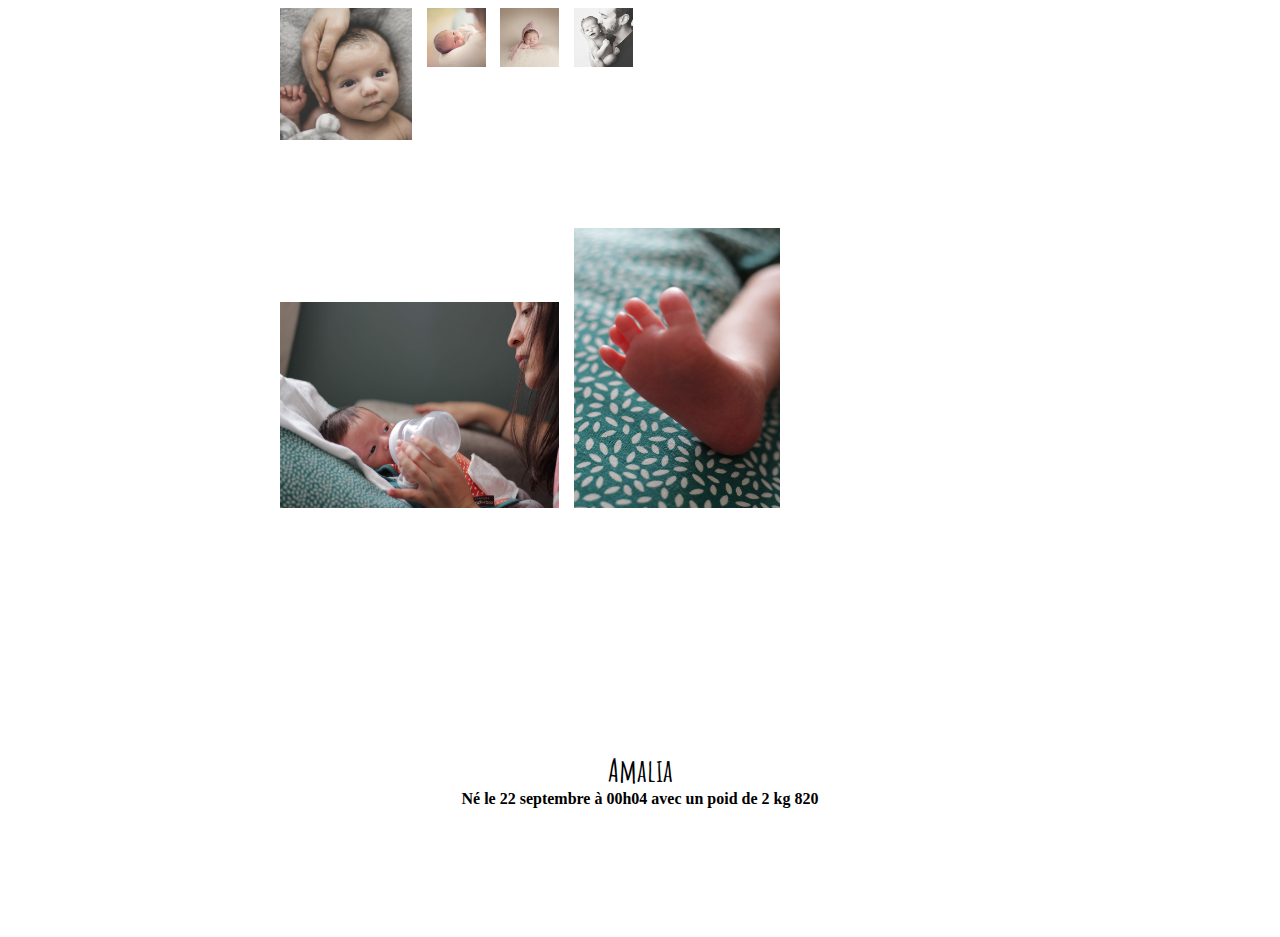
==== fr.html @ 1eb3226a "Test 2" ====
<!DOCTYPE html>
<html lang="en">
<head>
    <meta charset="UTF-8">
    <title>Amalia</title>
    <link href="https://fonts.googleapis.com/css?family=Amatic+SC" rel="stylesheet">
    <link rel="stylesheet" href="css/style.css">
</head>
<body>
    <div class="gallery__inner">
        <img class="gallery__item gallery__item--1" src="assets/bebe-1.jpg"/>
        <img class="gallery__item gallery__item--2" src="assets/bebe-2.jpg"/>
        <img class="gallery__item gallery__item--3" src="assets/bebe-3.jpg"/>
        <img class="gallery__item gallery__item--4" src="assets/IMG_6835.JPG"/>
        <img class="gallery__item gallery__item--5" src="assets/IMG_6697.JPG"/>
        <img class="gallery__item gallery__item--6" src="assets/bebe-4.jpg"/>
    </div>

<div class="text">
    <h1>Amalia</h1>
    <h4>Né le 22 septembre à 00h04 avec un poid de 2 kg 820</h4>
</div>

<!--ajouter text taille kilo
ajouter bouton "Afin de protéger l'environnement et ne pas surcharger les frigos, les impressions sont sur commande...
    pour cela envoyer message à laurentperroteau@hotmail.com"-->
</body>
</html>
---- css/style.css ----
* {
  box-sizing: border-box; }

/*.gallery {
  position: relative;
  height: 60vw;
}

.gallery:after {
  content: "";
  display: block;
  padding-right: 100%;
}

.gallery__inner {
  position: absolute;
  width: 100%;
  height: 100%;
}*/
.gallery__inner {
  width: 80vh;
  height: 80vh;
  position: relative;
  left: 50%;
  transform: translateX(-50%);
  display: grid;
  grid-template-columns: 8.2% 8.2% 8.2% 8.2% 8.2% 8.2% 8.2%;
  grid-template-rows: 8.2% 8.2% 8.2% 8.2% 8.2% 8.2% 8.2%;
  grid-column-gap: 2%;
  grid-row-gap: 2%;
  justify-items: stretch;
  align-items: stretch; }

.gallery__item--1 {
  grid-column-start: 1;
  grid-column-end: 3;
  grid-row-start: 1;
  grid-row-end: 3; }
.gallery__item--4 {
  grid-column-start: 1;
  grid-column-end: 5;
  grid-row-start: 5;
  grid-row-end: 8; }
.gallery__item--5 {
  grid-column-start: 5;
  grid-column-end: 8;
  grid-row-start: 4;
  grid-row-end: 8; }

.text {
  height: 20vh;
  text-align: center; }
  .text h1 {
    font-family: 'Amatic SC', sans-serif;
    margin-bottom: 0; }
  .text h4 {
    margin-top: 0; }

/*# sourceMappingURL=style.css.map */
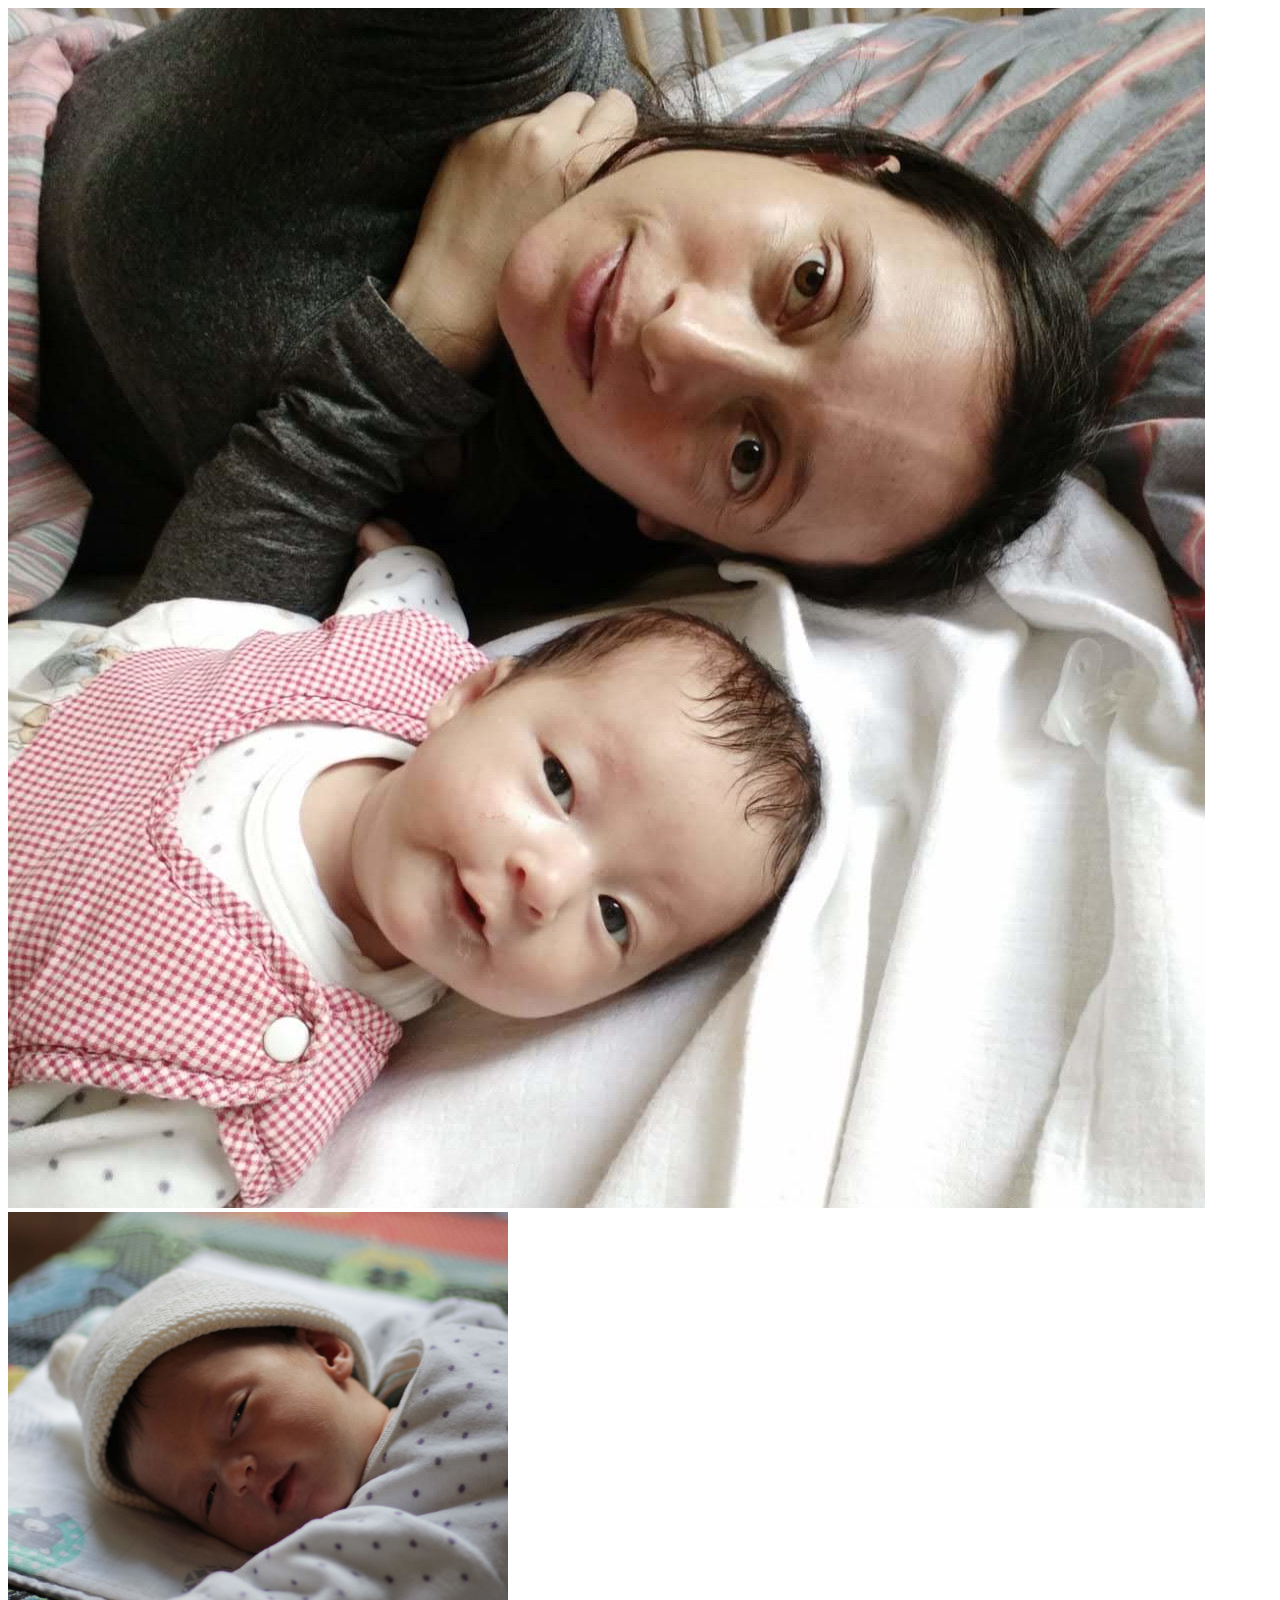
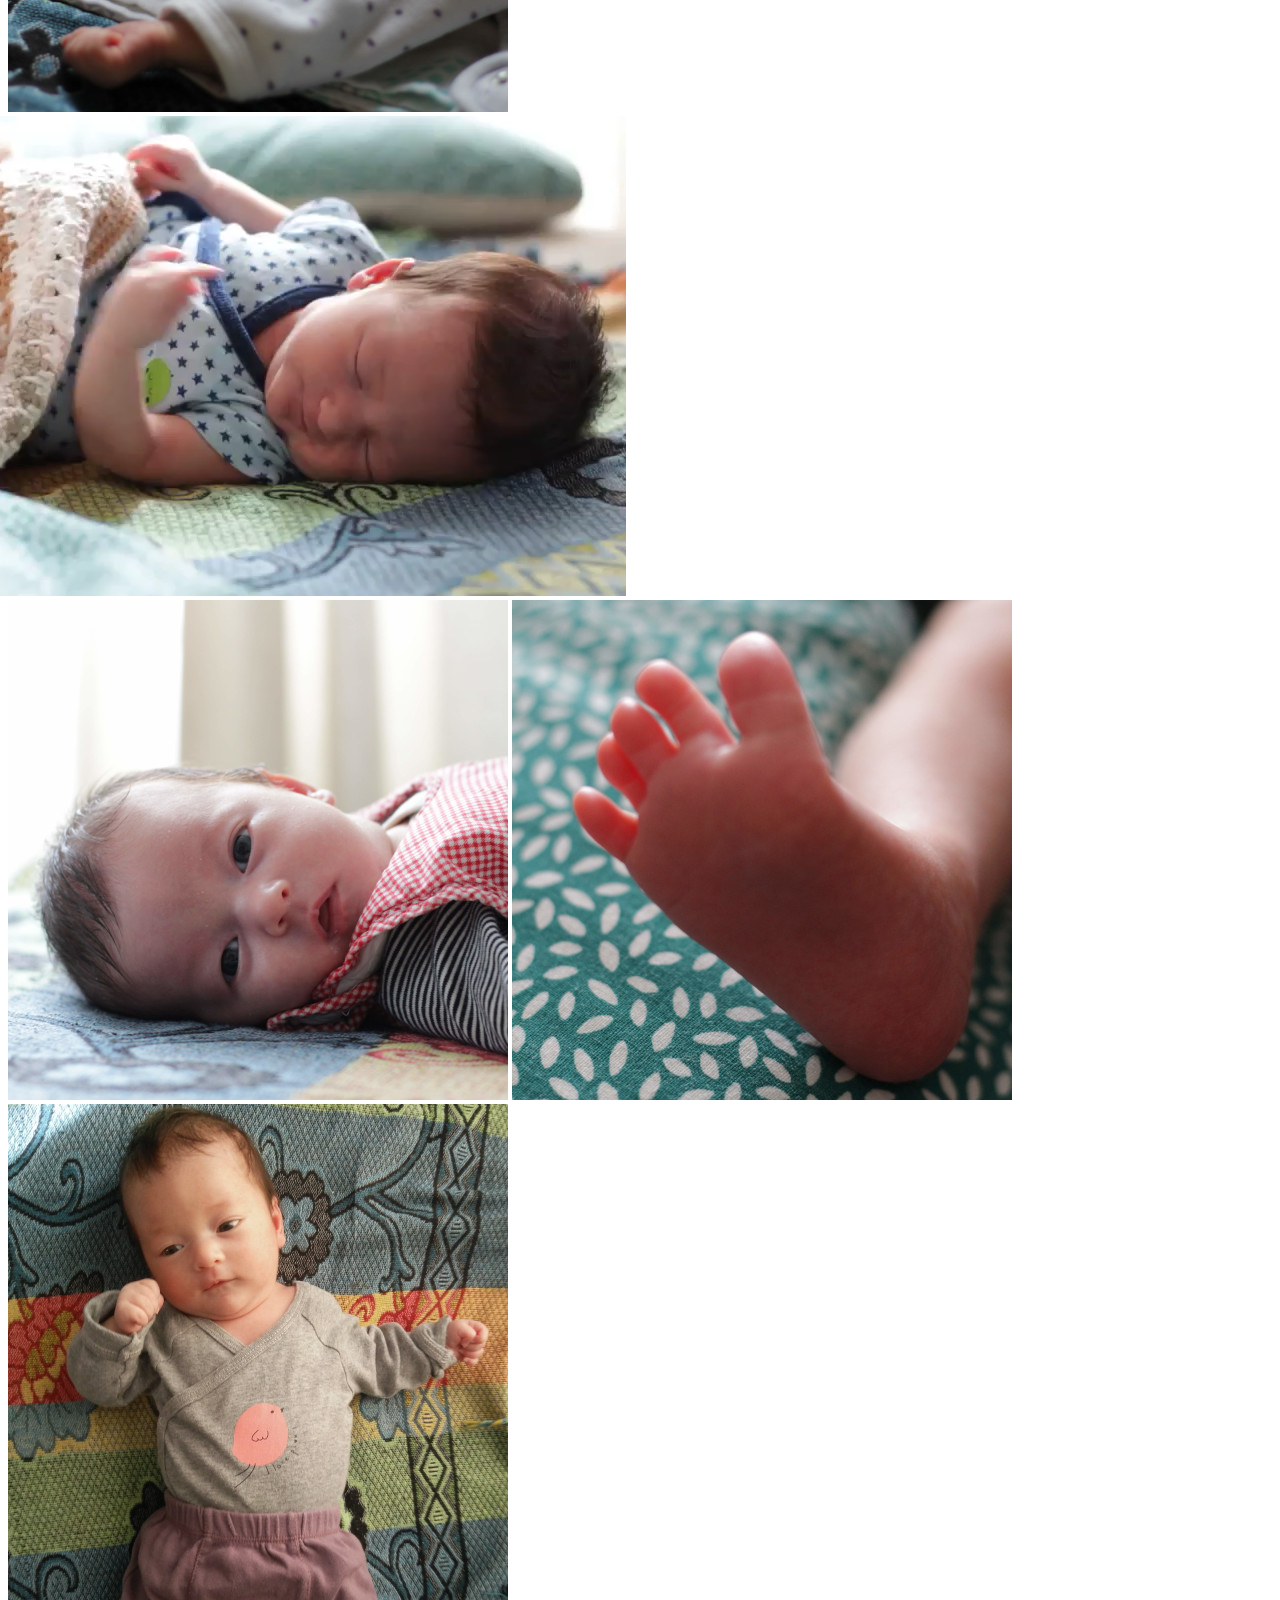
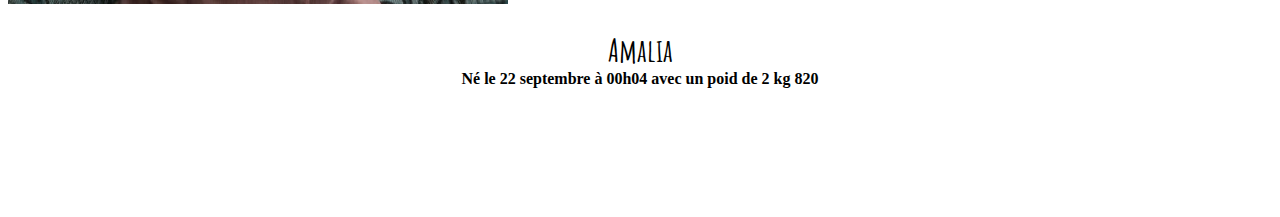
==== commit f97ef24d: "V2" ====
--- a/fr.html
+++ b/fr.html
@@ -7,13 +7,21 @@
     <link rel="stylesheet" href="css/style.css">
 </head>
 <body>
-    <div class="gallery__inner">
-        <img class="gallery__item gallery__item--1" src="assets/bebe-1.jpg"/>
-        <img class="gallery__item gallery__item--2" src="assets/bebe-2.jpg"/>
-        <img class="gallery__item gallery__item--3" src="assets/bebe-3.jpg"/>
-        <img class="gallery__item gallery__item--4" src="assets/IMG_6835.JPG"/>
-        <img class="gallery__item gallery__item--5" src="assets/IMG_6697.JPG"/>
-        <img class="gallery__item gallery__item--6" src="assets/bebe-4.jpg"/>
+    <div class="gallery">
+        <img class="gallery__item gallery__item--1" src="assets/4.jpg"/>
+        <img class="gallery__item" src="assets/6.JPG"/>
+        <div class="gallery__item">
+            <video src="assets/1.mp4" style="transform: translateX(-22px)" id="video1" loop muted></video>
+        </div>
+        <!--<img class="gallery__item" src="assets/1.mp4"/>-->
+        <img class="gallery__item" src="assets/5.JPG"/>
+        <!--<div class="gallery__item">
+            <video src="assets/2.mp4" height="163" style="transform: translateX(-10px)" id="video2"></video>
+        </div>-->
+        <img class="gallery__item" src="assets/1.JPG"/>
+        <img class="gallery__item" src="assets/8.jpg"/>
+        <!--<img class="gallery__item gallery__item&#45;&#45;4" src="assets/IMG_6835.JPG"/>-->
+        <!--<img class="gallery__item gallery__item&#45;&#45;5" src="assets/IMG_6697.JPG"/>-->
     </div>
 
 <div class="text">
@@ -24,5 +32,16 @@
 <!--ajouter text taille kilo
 ajouter bouton "Afin de protéger l'environnement et ne pas surcharger les frigos, les impressions sont sur commande...
     pour cela envoyer message à laurentperroteau@hotmail.com"-->
+    <script>
+        function go(index, delay) {
+          setTimeout(function () {
+            document.getElementById('video' + index).play();
+            // if (index === 1) go(2, delay + 5000);
+            // if (index === 2) go(1, delay + 5000);
+          }, delay)
+        }
+
+        go(1, 5000);
+    </script>
 </body>
 </html>
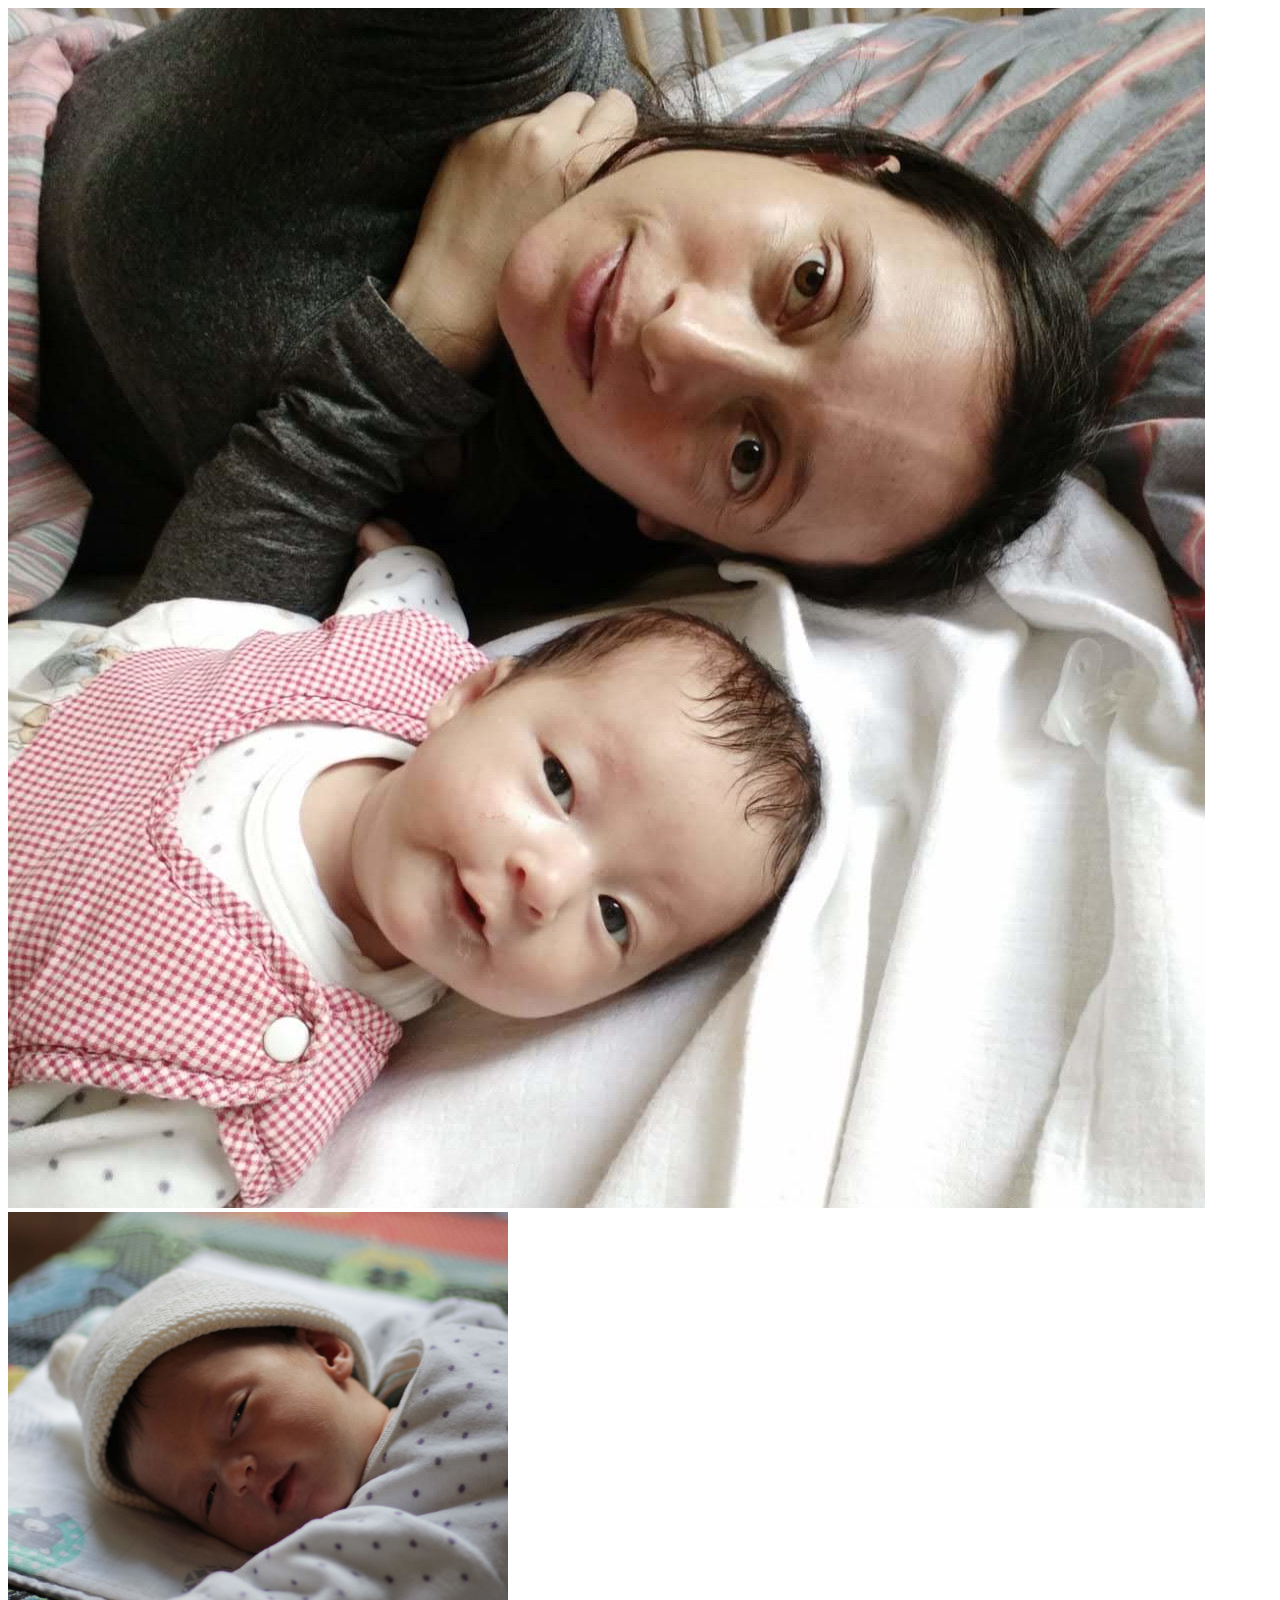
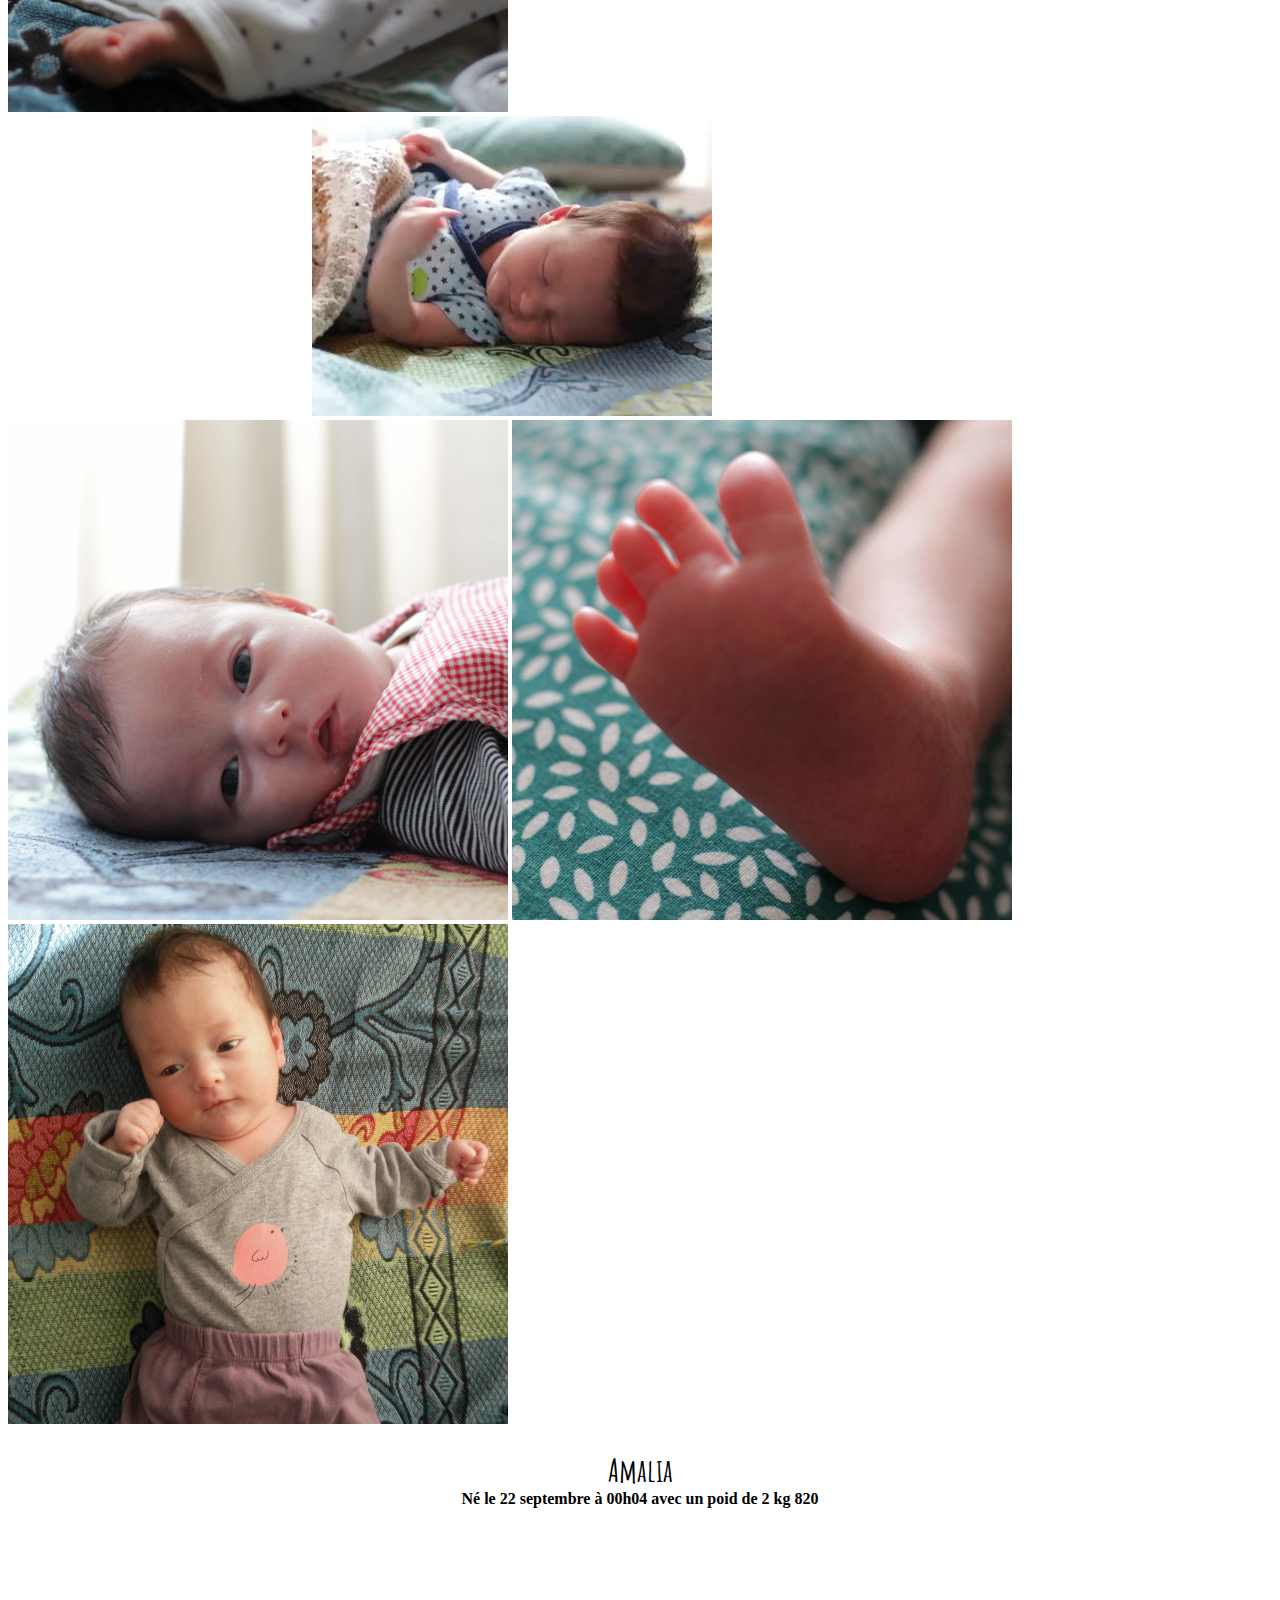
==== commit bb67b4ef: "Next" ====
--- a/fr.html
+++ b/fr.html
@@ -4,44 +4,75 @@
     <meta charset="UTF-8">
     <title>Amalia</title>
     <link href="https://fonts.googleapis.com/css?family=Amatic+SC" rel="stylesheet">
+    <meta name="viewport" content="width=device-width, initial-scale=1">
     <link rel="stylesheet" href="css/style.css">
 </head>
 <body>
+<div class="ctn">
+    <!--<video controls>
+        <source src="assets/1.2.mp4" type="video/mp4">
+    </video>-->
     <div class="gallery">
         <img class="gallery__item gallery__item--1" src="assets/4.jpg"/>
         <img class="gallery__item" src="assets/6.JPG"/>
         <div class="gallery__item">
-            <video src="assets/1.mp4" style="transform: translateX(-22px)" id="video1" loop muted></video>
+            <video class="gallery__item--video" id="video1" autoplay loop muted>
+                <source src="assets/1.2.mp4" type="video/mp4">
+            </video>
+            <img src="assets/foo-001.jpeg" class="gallery__item--video gallery__item--video-img" id="img1"/>
         </div>
-        <!--<img class="gallery__item" src="assets/1.mp4"/>-->
         <img class="gallery__item" src="assets/5.JPG"/>
-        <!--<div class="gallery__item">
-            <video src="assets/2.mp4" height="163" style="transform: translateX(-10px)" id="video2"></video>
-        </div>-->
         <img class="gallery__item" src="assets/1.JPG"/>
         <img class="gallery__item" src="assets/8.jpg"/>
-        <!--<img class="gallery__item gallery__item&#45;&#45;4" src="assets/IMG_6835.JPG"/>-->
-        <!--<img class="gallery__item gallery__item&#45;&#45;5" src="assets/IMG_6697.JPG"/>-->
     </div>
+    <!--<div class="gallery">
+        <img class="gallery__item gallery__item&#45;&#45;1" src="https://picsum.photos/300"/>
+        <img class="gallery__item" src="https://picsum.photos/300"/>
+        <div class="gallery__item">
+            <video class="gallery__item&#45;&#45;video" id="video1">
+                <source src="assets/1.2.mp4" type="video/mp4">
+            </video>
+            <img src="assets/foo-001.jpeg" class="gallery__item&#45;&#45;video gallery__item&#45;&#45;video-img" id="img1"/>
+        </div>
+        <img class="gallery__item" src="https://picsum.photos/300"/>
+        <img class="gallery__item" src="https://picsum.photos/300"/>
+        <img class="gallery__item" src="https://picsum.photos/300"/>
+    </div>-->
 
-<div class="text">
-    <h1>Amalia</h1>
-    <h4>Né le 22 septembre à 00h04 avec un poid de 2 kg 820</h4>
+    <div class="text">
+        <h1>Amalia</h1>
+        <h4>Né le 22 septembre à 00h04 avec un poid de 2 kg 820</h4>
+    </div>
 </div>
 
 <!--ajouter text taille kilo
 ajouter bouton "Afin de protéger l'environnement et ne pas surcharger les frigos, les impressions sont sur commande...
     pour cela envoyer message à laurentperroteau@hotmail.com"-->
-    <script>
-        function go(index, delay) {
-          setTimeout(function () {
-            document.getElementById('video' + index).play();
-            // if (index === 1) go(2, delay + 5000);
-            // if (index === 2) go(1, delay + 5000);
-          }, delay)
-        }
+<script>
+  (function () {
+    var timestamp = new Date().getTime();
+    var video  = document.getElementById('video1');
 
-        go(1, 5000);
-    </script>
+    function go() {
+      document.getElementById('img1').style.display = 'none';
+      video.play();
+      console.log('play', new Date().getTime() - timestamp);
+    }
+
+    video.addEventListener('loadeddata', function () {
+      var timeLeft = new Date().getTime() - timestamp;
+
+      console.log('Video ready', timeLeft);
+
+      if (timeLeft >= 3000) {
+        go();
+      } else {
+        setTimeout(function () {
+          go();
+        }, 3000 - timeLeft);
+      }
+    }, false);
+  })();
+</script>
 </body>
 </html>
